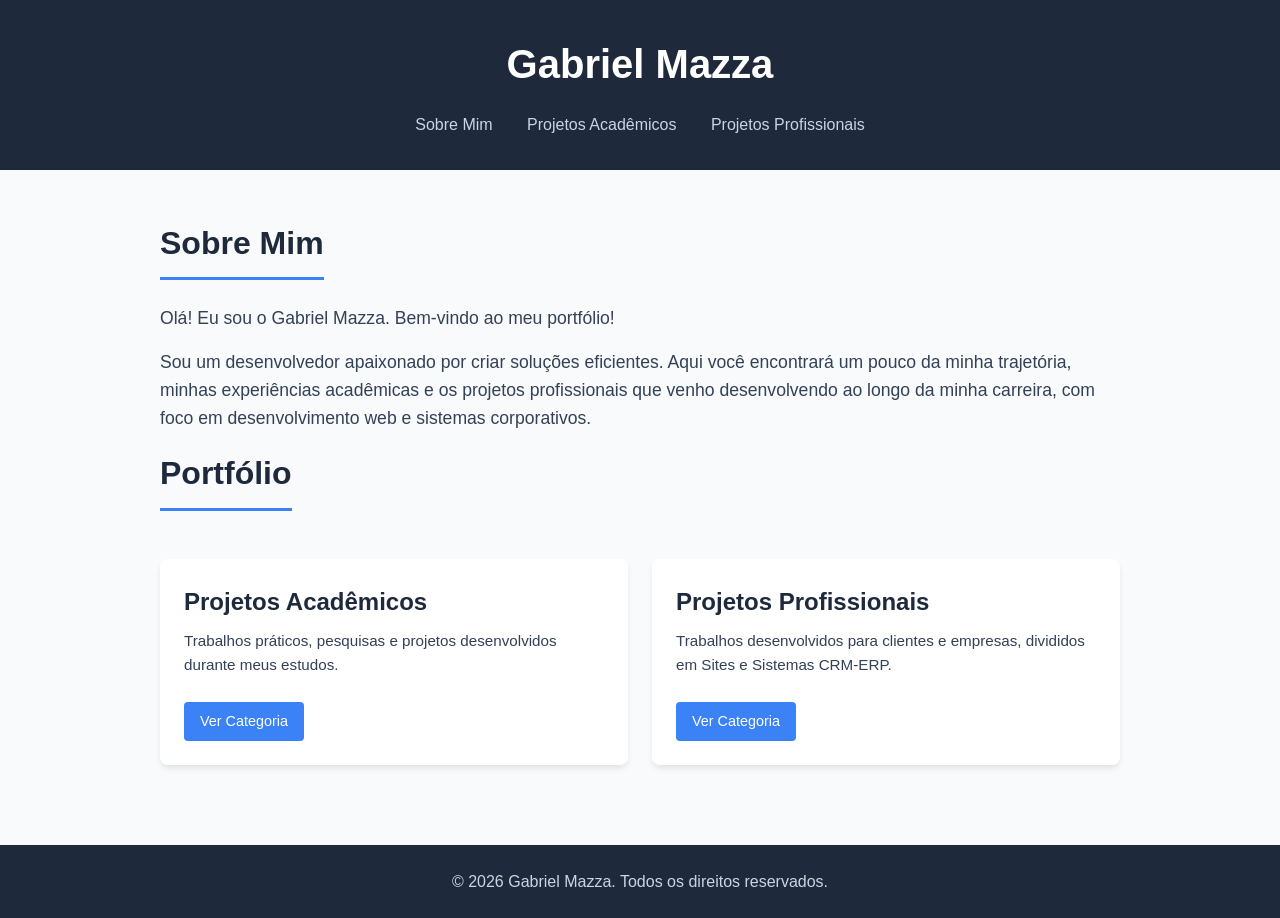
==== index.html @ 166556af "feat: criar estrutura inicial do portfólio dinâmico com Vanilla JS Este commit estabelece a base do " ====
<!DOCTYPE html>
<html lang="pt-BR">
<head>
    <meta charset="UTF-8">
    <meta name="viewport" content="width=device-width, initial-scale=1.0">
    <title>Gabriel Mazza - Portfólio</title>
    <link rel="stylesheet" href="css/style.css">
</head>
<body>
    <!-- O componente Header será injetado aqui -->
    <div id="header-component"></div>

    <main>
        <!-- BIO -->
        <section id="bio" class="container">
            <h2>Sobre Mim</h2>
            <div class="bio-content">
                <p>Olá! Eu sou o Gabriel Mazza. Bem-vindo ao meu portfólio!</p>
                <p>Sou um desenvolvedor apaixonado por criar soluções eficientes. Aqui você encontrará um pouco da minha trajetória, minhas experiências acadêmicas e os projetos profissionais que venho desenvolvendo ao longo da minha carreira, com foco em desenvolvimento web e sistemas corporativos.</p>
            </div>
        </section>

        <!-- CATEGORIAS -->
        <section id="categorias" class="container">
            <h2>Portfólio</h2>
            <div class="projetos-grid">
                
                <div class="projeto-card">
                    <h3>Projetos Acadêmicos</h3>
                    <p>Trabalhos práticos, pesquisas e projetos desenvolvidos durante meus estudos.</p>
                    <a href="categoria.html?id=academicos" class="btn">Ver Categoria</a>
                </div>
                
                <div class="projeto-card">
                    <h3>Projetos Profissionais</h3>
                    <p>Trabalhos desenvolvidos para clientes e empresas, divididos em Sites e Sistemas CRM-ERP.</p>
                    <a href="categoria.html?id=profissionais" class="btn">Ver Categoria</a>
                </div>

            </div>
        </section>
    </main>

    <!-- O componente Footer será injetado aqui -->
    <div id="footer-component"></div>

    <!-- Inicializa a aplicação JS Modular -->
    <script type="module" src="js/app.js"></script>
</body>
</html>
---- css/style.css ----
:root {
    --primary-color: #1e293b;
    --secondary-color: #334155;
    --accent-color: #3b82f6;
    --text-color: #334155;
    --bg-color: #f8fafc;
    --card-bg: #ffffff;
}

* {
    box-sizing: border-box;
    margin: 0;
    padding: 0;
}

body {
    font-family: 'Segoe UI', Tahoma, Geneva, Verdana, sans-serif;
    line-height: 1.6;
    color: var(--text-color);
    background-color: var(--bg-color);
}

.container {
    max-width: 1000px;
    margin: 0 auto;
    padding: 0 20px;
}

header {
    background-color: var(--primary-color);
    color: #fff;
    padding: 2rem 0;
    text-align: center;
}

header h1 {
    font-size: 2.5rem;
    margin-bottom: 1rem;
}

nav a {
    color: #cbd5e1;
    text-decoration: none;
    margin: 0 15px;
    font-weight: 500;
    transition: color 0.3s;
}

nav a:hover {
    color: var(--accent-color);
}

main {
    padding: 3rem 0;
}

section {
    margin-bottom: 4rem;
}

h2 {
    color: var(--primary-color);
    font-size: 2rem;
    border-bottom: 3px solid var(--accent-color);
    display: inline-block;
    padding-bottom: 0.5rem;
    margin-bottom: 1.5rem;
}

h3 {
    color: var(--secondary-color);
    font-size: 1.5rem;
    margin: 2rem 0 1rem;
}

.bio-content p {
    margin-bottom: 1rem;
    font-size: 1.1rem;
}

.sub-categoria {
    background-color: #e2e8f0;
    padding: 1.5rem;
    border-radius: 8px;
    margin-bottom: 2rem;
}

.sub-categoria h3 {
    margin-top: 0;
}

.projetos-grid {
    display: grid;
    grid-template-columns: repeat(auto-fit, minmax(300px, 1fr));
    gap: 1.5rem;
    margin-top: 1.5rem;
}

.projeto-card {
    background-color: var(--card-bg);
    padding: 1.5rem;
    border-radius: 8px;
    box-shadow: 0 4px 6px -1px rgba(0, 0, 0, 0.1);
    transition: transform 0.3s ease;
}

.projeto-card:hover {
    transform: translateY(-5px);
}

.projeto-card h3, 
.projeto-card h4 {
    margin-top: 0;
    margin-bottom: 0.5rem;
    color: var(--primary-color);
}

.projeto-card p {
    margin-bottom: 1.5rem;
    font-size: 0.95rem;
}

.btn {
    display: inline-block;
    padding: 0.5rem 1rem;
    background-color: var(--accent-color);
    color: #fff;
    text-decoration: none;
    border-radius: 4px;
    font-size: 0.9rem;
    transition: background-color 0.3s;
}

.btn:hover {
    background-color: #2563eb;
}

footer {
    background-color: var(--primary-color);
    color: #cbd5e1;
    text-align: center;
    padding: 1.5rem 0;
    margin-top: 2rem;
}
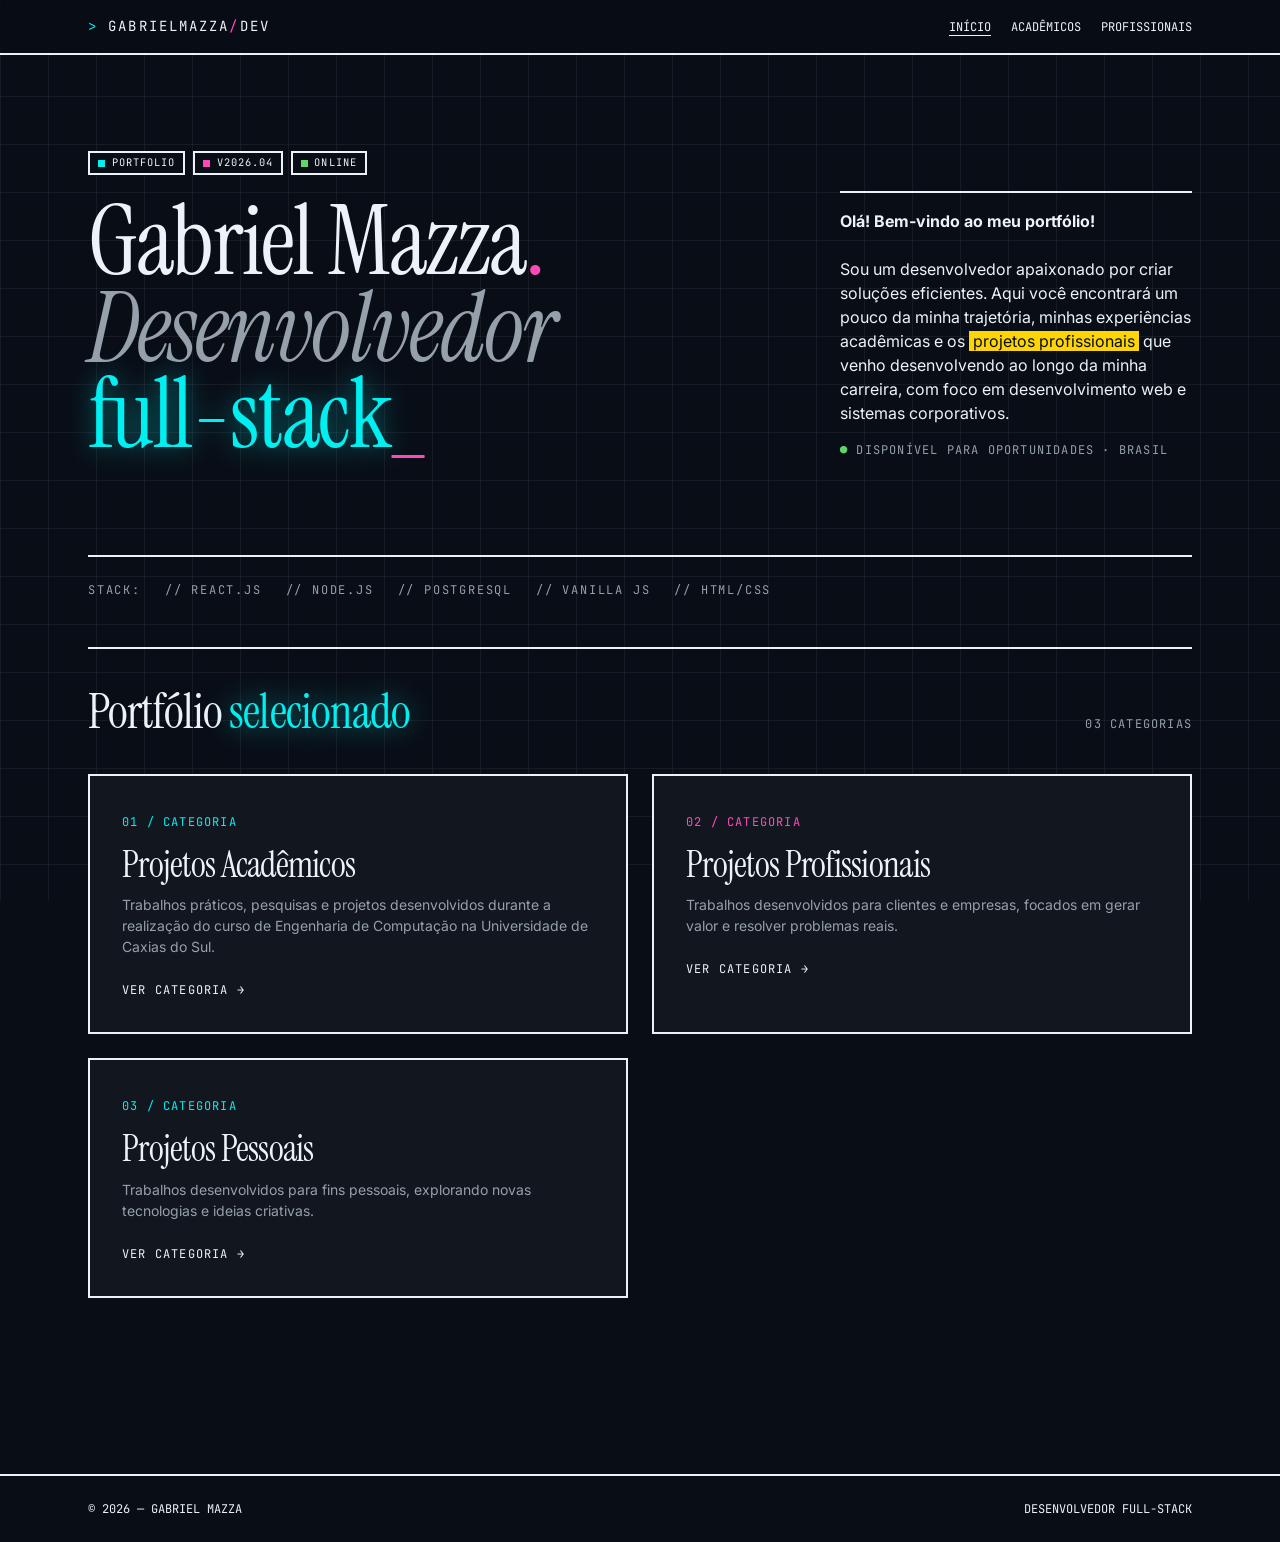
==== commit 06cb1a07: "feat: refatorar home page para carregamento dinâmico via data.json - Remove blocos de projeto hardco" ====
--- a/index.html
+++ b/index.html
@@ -3,40 +3,64 @@
 <head>
     <meta charset="UTF-8">
     <meta name="viewport" content="width=device-width, initial-scale=1.0">
-    <title>Gabriel Mazza - Portfólio</title>
+    <title>Gabriel Mazza — Portfólio de Desenvolvedor</title>
+    <meta name="description" content="Portfolio editorial com projetos acadêmicos e profissionais (sites e CRMs)." />
     <link rel="stylesheet" href="css/style.css">
 </head>
 <body>
     <!-- O componente Header será injetado aqui -->
     <div id="header-component"></div>
 
-    <main>
-        <!-- BIO -->
-        <section id="bio" class="container">
-            <h2>Sobre Mim</h2>
-            <div class="bio-content">
-                <p>Olá! Eu sou o Gabriel Mazza. Bem-vindo ao meu portfólio!</p>
-                <p>Sou um desenvolvedor apaixonado por criar soluções eficientes. Aqui você encontrará um pouco da minha trajetória, minhas experiências acadêmicas e os projetos profissionais que venho desenvolvendo ao longo da minha carreira, com foco em desenvolvimento web e sistemas corporativos.</p>
+    <main class="container">
+        <!-- Hero (Sua Bio Antiga Transformada) -->
+        <section class="hero">
+            <div class="left">
+                <div style="display:flex;flex-wrap:wrap;gap:.5rem;">
+                    <span class="chip">Portfolio</span>
+                    <span class="chip chip-accent">v2026.04</span>
+                    <span class="chip chip-success">online</span>
+                </div>
+                <h1>
+                    Gabriel Mazza<span class="text-accent">.</span><br />
+                    <em class="text-muted">Desenvolvedor</em><br />
+                    <span class="text-glow-primary">full-stack</span><span class="text-accent">_</span>
+                </h1>
+            </div>
+            <div class="right">
+                <div class="editorial-rule" style="padding-top:1rem;">
+                    <p>
+                        <strong>Olá! Bem-vindo ao meu portfólio!</strong><br><br>
+                        Sou um desenvolvedor apaixonado por criar soluções eficientes. Aqui você encontrará um pouco da minha trajetória, minhas experiências acadêmicas e os <span class="marker">projetos profissionais</span> que venho desenvolvendo ao longo da minha carreira, com foco em desenvolvimento web e sistemas corporativos.
+                    </p>
+                    <p class="font-mono uppercase text-muted mt-4">
+                        <span style="color:var(--success)">●</span>
+                        Disponível para oportunidades · Brasil
+                    </p>
+                </div>
             </div>
         </section>
 
-        <!-- CATEGORIAS -->
-        <section id="categorias" class="container">
-            <h2>Portfólio</h2>
-            <div class="projetos-grid">
-                
-                <div class="projeto-card">
-                    <h3>Projetos Acadêmicos</h3>
-                    <p>Trabalhos práticos, pesquisas e projetos desenvolvidos durante meus estudos.</p>
-                    <a href="categoria.html?id=academicos" class="btn">Ver Categoria</a>
-                </div>
-                
-                <div class="projeto-card">
-                    <h3>Projetos Profissionais</h3>
-                    <p>Trabalhos desenvolvidos para clientes e empresas, divididos em Sites e Sistemas CRM-ERP.</p>
-                    <a href="categoria.html?id=profissionais" class="btn">Ver Categoria</a>
-                </div>
+        <!-- Stack strip -->
+        <section class="editorial-rule" style="padding-top:1.5rem;padding-bottom:.5rem;">
+            <div class="stack-strip">
+                <span>Stack:</span>
+                <span>// React.js</span>
+                <span>// Node.js</span>
+                <span>// PostgreSQL</span>
+                <span>// Vanilla JS</span>
+                <span>// HTML/CSS</span>
+            </div>
+        </section>
 
+        <!-- Categorias -->
+        <section class="editorial-rule mt-10" style="padding-top:2.5rem;padding-bottom:5rem;">
+            <div class="section-title">
+                <h2>Portfólio <em class="text-glow-primary" style="font-style:normal">selecionado</em></h2>
+                <span id="home-categories-count" class="font-mono uppercase text-muted">Carregando...</span>
+            </div>
+
+            <div id="home-categories-grid" class="cards-grid two">
+                <!-- As categorias do data.json serão renderizadas aqui pelo JavaScript -->
             </div>
         </section>
     </main>
--- a/css/style.css
+++ b/css/style.css
@@ -1,4 +1,4 @@
-:root {
+/* :root {
     --primary-color: #1e293b;
     --secondary-color: #334155;
     --accent-color: #3b82f6;
@@ -141,4 +141,272 @@
     text-align: center;
     padding: 1.5rem 0;
     margin-top: 2rem;
+} */
+
+/* ===========================================================
+   Portfolio — Vanilla (Dark Tech Brutalist / Editorial)
+   =========================================================== */
+
+@import url("https://fonts.googleapis.com/css2?family=Inter:wght@400;500;700&family=Instrument+Serif:ital@0;1&family=JetBrains+Mono:wght@400;500&display=swap");
+
+:root {
+  --background: oklch(0.16 0.02 260);
+  --foreground: oklch(0.96 0.01 240);
+  --card: oklch(0.20 0.02 260);
+  --muted: oklch(0.24 0.03 265);
+  --muted-foreground: oklch(0.70 0.02 250);
+  --primary: oklch(0.85 0.18 195);            /* cyan */
+  --primary-foreground: oklch(0.16 0.02 260);
+  --accent: oklch(0.72 0.25 350);              /* magenta */
+  --highlight: oklch(0.88 0.18 95);            /* yellow */
+  --highlight-foreground: oklch(0.16 0.02 260);
+  --success: oklch(0.78 0.18 145);             /* lime */
+  --border: oklch(0.96 0.01 240);
+
+  --font-serif: "Instrument Serif", Georgia, serif;
+  --font-sans: "Inter", system-ui, sans-serif;
+  --font-mono: "JetBrains Mono", ui-monospace, monospace;
+}
+
+* { box-sizing: border-box; margin: 0; padding: 0; }
+
+html, body { height: 100%; }
+
+body {
+  background-color: var(--background);
+  color: var(--foreground);
+  font-family: var(--font-sans);
+  -webkit-font-smoothing: antialiased;
+  background-image:
+    linear-gradient(to right, color-mix(in oklab, var(--foreground) 6%, transparent) 1px, transparent 1px),
+    linear-gradient(to bottom, color-mix(in oklab, var(--foreground) 6%, transparent) 1px, transparent 1px);
+  background-size: 48px 48px;
+  background-attachment: fixed;
+  line-height: 1.5;
+}
+
+a { color: inherit; text-decoration: none; }
+
+h1, h2, h3 {
+  font-family: var(--font-serif);
+  font-weight: 400;
+  letter-spacing: -0.02em;
+  line-height: 0.95;
+}
+
+em { font-style: italic; }
+
+img { max-width: 100%; display: block; }
+
+/* ---------- Layout helpers ---------- */
+.container { max-width: 72rem; margin: 0 auto; padding: 0 1.5rem; }
+.container-sm { max-width: 56rem; margin: 0 auto; padding: 0 1.5rem; }
+.py-section { padding-top: 2.5rem; padding-bottom: 2.5rem; }
+@media (min-width: 768px) { .py-section { padding-top: 4rem; padding-bottom: 4rem; } }
+
+.mt-2 { margin-top: 0.5rem; } .mt-3 { margin-top: 0.75rem; }
+.mt-4 { margin-top: 1rem; }   .mt-5 { margin-top: 1.25rem; }
+.mt-6 { margin-top: 1.5rem; } .mt-8 { margin-top: 2rem; }
+.mt-10 { margin-top: 2.5rem; } .mt-12 { margin-top: 3rem; }
+.mt-16 { margin-top: 4rem; }
+
+.text-muted { color: var(--muted-foreground); }
+.text-primary { color: var(--primary); }
+.text-accent  { color: var(--accent); }
+
+.font-mono { font-family: var(--font-mono); }
+.font-serif { font-family: var(--font-serif); }
+
+.uppercase { text-transform: uppercase; letter-spacing: 0.1em; font-size: 0.75rem; }
+
+/* ---------- Header / Footer ---------- */
+.site-header {
+  border-bottom: 2px solid var(--foreground);
+  background: color-mix(in oklab, var(--background) 80%, transparent);
+  backdrop-filter: blur(8px);
+}
+.site-header .inner {
+  display: flex; align-items: center; justify-content: space-between;
+  max-width: 72rem; margin: 0 auto; padding: 1rem 1.5rem;
+}
+.logo {
+  font-family: var(--font-mono);
+  font-size: 0.875rem;
+  text-transform: uppercase;
+  letter-spacing: 0.15em;
+}
+.logo .gt { color: var(--primary); }
+.logo .sl { color: var(--accent); }
+
+.site-nav { display: flex; gap: 1.25rem; font-family: var(--font-mono); font-size: 0.75rem; text-transform: uppercase; }
+.site-nav a.active { text-decoration: underline; text-underline-offset: 4px; }
+
+.site-footer {
+  margin-top: 6rem;
+  border-top: 2px solid var(--foreground);
+}
+.site-footer .inner {
+  display: flex; flex-direction: column; gap: 0.5rem;
+  max-width: 72rem; margin: 0 auto; padding: 1.5rem;
+  font-family: var(--font-mono); font-size: 0.75rem; text-transform: uppercase;
+}
+@media (min-width: 640px) {
+  .site-footer .inner { flex-direction: row; align-items: center; justify-content: space-between; }
+}
+
+/* ---------- Brutalist box ---------- */
+.brutal-box {
+  border: 2px solid var(--foreground);
+  background: var(--card);
+  padding: 1.5rem;
+  display: block;
+  transition: transform 120ms ease, box-shadow 120ms ease, background-color 120ms ease;
+}
+.brutal-box:hover { transform: translate(-3px, -3px); box-shadow: 6px 6px 0 0 var(--primary); }
+.brutal-box.brutal-accent:hover { box-shadow: 6px 6px 0 0 var(--accent); }
+.brutal-box.brutal-highlight:hover { box-shadow: 6px 6px 0 0 var(--highlight); }
+.brutal-box.p-8 { padding: 2rem; }
+
+/* ---------- Editorial rule ---------- */
+.editorial-rule { border-top: 2px solid var(--foreground); }
+
+/* ---------- Marker / glow ---------- */
+.marker { background: var(--highlight); color: var(--highlight-foreground); padding: 0 0.25em; }
+.text-glow-primary {
+  color: var(--primary);
+  text-shadow: 0 0 24px color-mix(in oklab, var(--primary) 50%, transparent);
+}
+
+/* ---------- Chips ---------- */
+.chip {
+  display: inline-flex; align-items: center; gap: 0.4rem;
+  border: 2px solid var(--foreground); background: var(--background);
+  padding: 0.15rem 0.5rem;
+  font-family: var(--font-mono); font-size: 0.65rem;
+  text-transform: uppercase; letter-spacing: 0.1em;
+}
+.chip::before { content: ""; width: 0.45rem; height: 0.45rem; background: var(--primary); }
+.chip.chip-accent::before    { background: var(--accent); }
+.chip.chip-highlight::before { background: var(--highlight); }
+.chip.chip-success::before   { background: var(--success); }
+
+/* ---------- Breadcrumbs ---------- */
+.breadcrumbs ol {
+  list-style: none; display: flex; flex-wrap: wrap; align-items: center;
+  gap: 0.25rem 0.5rem;
+  font-family: var(--font-mono); font-size: 0.75rem;
+  text-transform: uppercase; letter-spacing: 0.15em;
+  color: var(--muted-foreground);
+}
+.breadcrumbs li.current { color: var(--foreground); }
+.breadcrumbs a:hover { text-decoration: underline; text-underline-offset: 4px; }
+.breadcrumbs .sep { color: var(--muted-foreground); }
+
+/* ---------- Back link button ---------- */
+.back-link {
+  display: inline-flex; align-items: center; gap: 0.5rem;
+  border: 2px solid var(--foreground); background: var(--background);
+  padding: 0.375rem 0.75rem;
+  font-family: var(--font-mono); font-size: 0.75rem;
+  text-transform: uppercase; letter-spacing: 0.15em;
+  transition: transform 120ms ease;
+}
+.back-link:hover { transform: translateX(-4px); }
+
+/* ---------- Hero ---------- */
+.hero {
+  display: grid; grid-template-columns: repeat(12, 1fr); gap: 1.5rem;
+  padding: 4rem 0;
+}
+@media (min-width: 768px) { .hero { padding: 6rem 0; } }
+.hero .left  { grid-column: span 12; }
+.hero .right { grid-column: span 12; display: flex; flex-direction: column; justify-content: flex-end; }
+@media (min-width: 768px) {
+  .hero .left  { grid-column: span 8; }
+  .hero .right { grid-column: span 4; }
+}
+.hero h1 {
+  font-size: clamp(3rem, 8vw, 6rem);
+  margin-top: 1.5rem;
+  line-height: 0.9;
+}
+
+/* ---------- Stack strip ---------- */
+.stack-strip {
+  display: flex; flex-wrap: wrap; gap: 0.5rem 1.5rem;
+  font-family: var(--font-mono); font-size: 0.75rem;
+  text-transform: uppercase; letter-spacing: 0.15em;
+  color: var(--muted-foreground);
+}
+
+/* ---------- Section title ---------- */
+.section-title {
+  display: flex; align-items: baseline; justify-content: space-between;
+}
+.section-title h2 { font-size: clamp(2rem, 4vw, 3rem); }
+
+/* ---------- Grid of cards ---------- */
+.cards-grid {
+  display: grid; grid-template-columns: 1fr; gap: 1.5rem;
+  margin-top: 2.5rem;
+}
+@media (min-width: 768px) { .cards-grid { grid-template-columns: repeat(2, 1fr); } }
+@media (min-width: 1024px) { .cards-grid.three { grid-template-columns: repeat(3, 1fr); } }
+.cards-grid.two { grid-template-columns: 1fr; }
+@media (min-width: 768px) { .cards-grid.two { grid-template-columns: repeat(2, 1fr); } }
+
+/* ---------- Project card ---------- */
+.project-card .meta {
+  display: flex; align-items: baseline; justify-content: space-between;
+  font-family: var(--font-mono); font-size: 0.75rem;
+  text-transform: uppercase; letter-spacing: 0.1em;
+}
+.project-card .meta .num { color: var(--primary); }
+.project-card .meta .year { color: var(--muted-foreground); }
+.project-card h3 { font-size: 1.875rem; margin-top: 0.75rem; line-height: 1.1; }
+.project-card .desc { color: var(--muted-foreground); margin-top: 0.75rem; font-size: 0.875rem; }
+.project-card .tags { display: flex; flex-wrap: wrap; gap: 0.5rem; margin-top: 1.25rem; }
+.project-card .read-more { display: block; margin-top: 1.25rem; font-family: var(--font-mono); font-size: 0.75rem; text-transform: uppercase; color: var(--primary); }
+
+/* ---------- Page intro ---------- */
+.page-intro p.kicker {
+  font-family: var(--font-mono); font-size: 0.75rem; text-transform: uppercase;
+  letter-spacing: 0.15em; color: var(--muted-foreground); margin-top: 2.5rem;
+}
+.page-intro h1 { font-size: clamp(2.5rem, 7vw, 4.5rem); margin-top: 0.5rem; }
+.page-intro .lead { margin-top: 1.5rem; max-width: 42rem; font-size: 1.125rem; color: var(--muted-foreground); }
+
+/* ---------- Project detail ---------- */
+.detail h1 { font-size: clamp(2.5rem, 7vw, 4.5rem); margin-top: 1rem; line-height: 1; }
+.detail .meta-row {
+  display: flex; align-items: baseline; justify-content: space-between;
+  font-family: var(--font-mono); font-size: 0.75rem;
+  text-transform: uppercase; letter-spacing: 0.1em; color: var(--muted-foreground);
+  margin-top: 2.5rem;
+}
+.detail .lede { font-size: 1.25rem; line-height: 1.6; }
+.detail .info-grid {
+  display: grid; grid-template-columns: 1fr; gap: 1.5rem; margin-top: 2.5rem;
+}
+@media (min-width: 768px) { .detail .info-grid { grid-template-columns: repeat(3, 1fr); } }
+.detail .info-grid h4 {
+  font-family: var(--font-mono); font-size: 0.75rem; text-transform: uppercase;
+  letter-spacing: 0.15em; color: var(--muted-foreground); font-weight: 500;
+}
+.detail .info-grid ul { list-style: none; margin-top: 0.5rem; }
+.detail .info-grid ul li { font-family: var(--font-serif); font-style: italic; font-size: 1.125rem; }
+.detail .info-grid a { text-decoration: underline; text-underline-offset: 4px; }
+.detail .image-box {
+  margin-top: 4rem;
+  aspect-ratio: 16 / 9;
+  display: flex; align-items: center; justify-content: center;
+}
+.detail .nav-row {
+  margin-top: 3rem; padding-top: 1.5rem;
+  border-top: 2px solid var(--foreground);
+  display: flex; justify-content: space-between; align-items: center;
+}
+.detail .nav-row a.right {
+  font-family: var(--font-mono); font-size: 0.75rem; text-transform: uppercase;
+  text-decoration: underline; text-underline-offset: 4px;
 }
